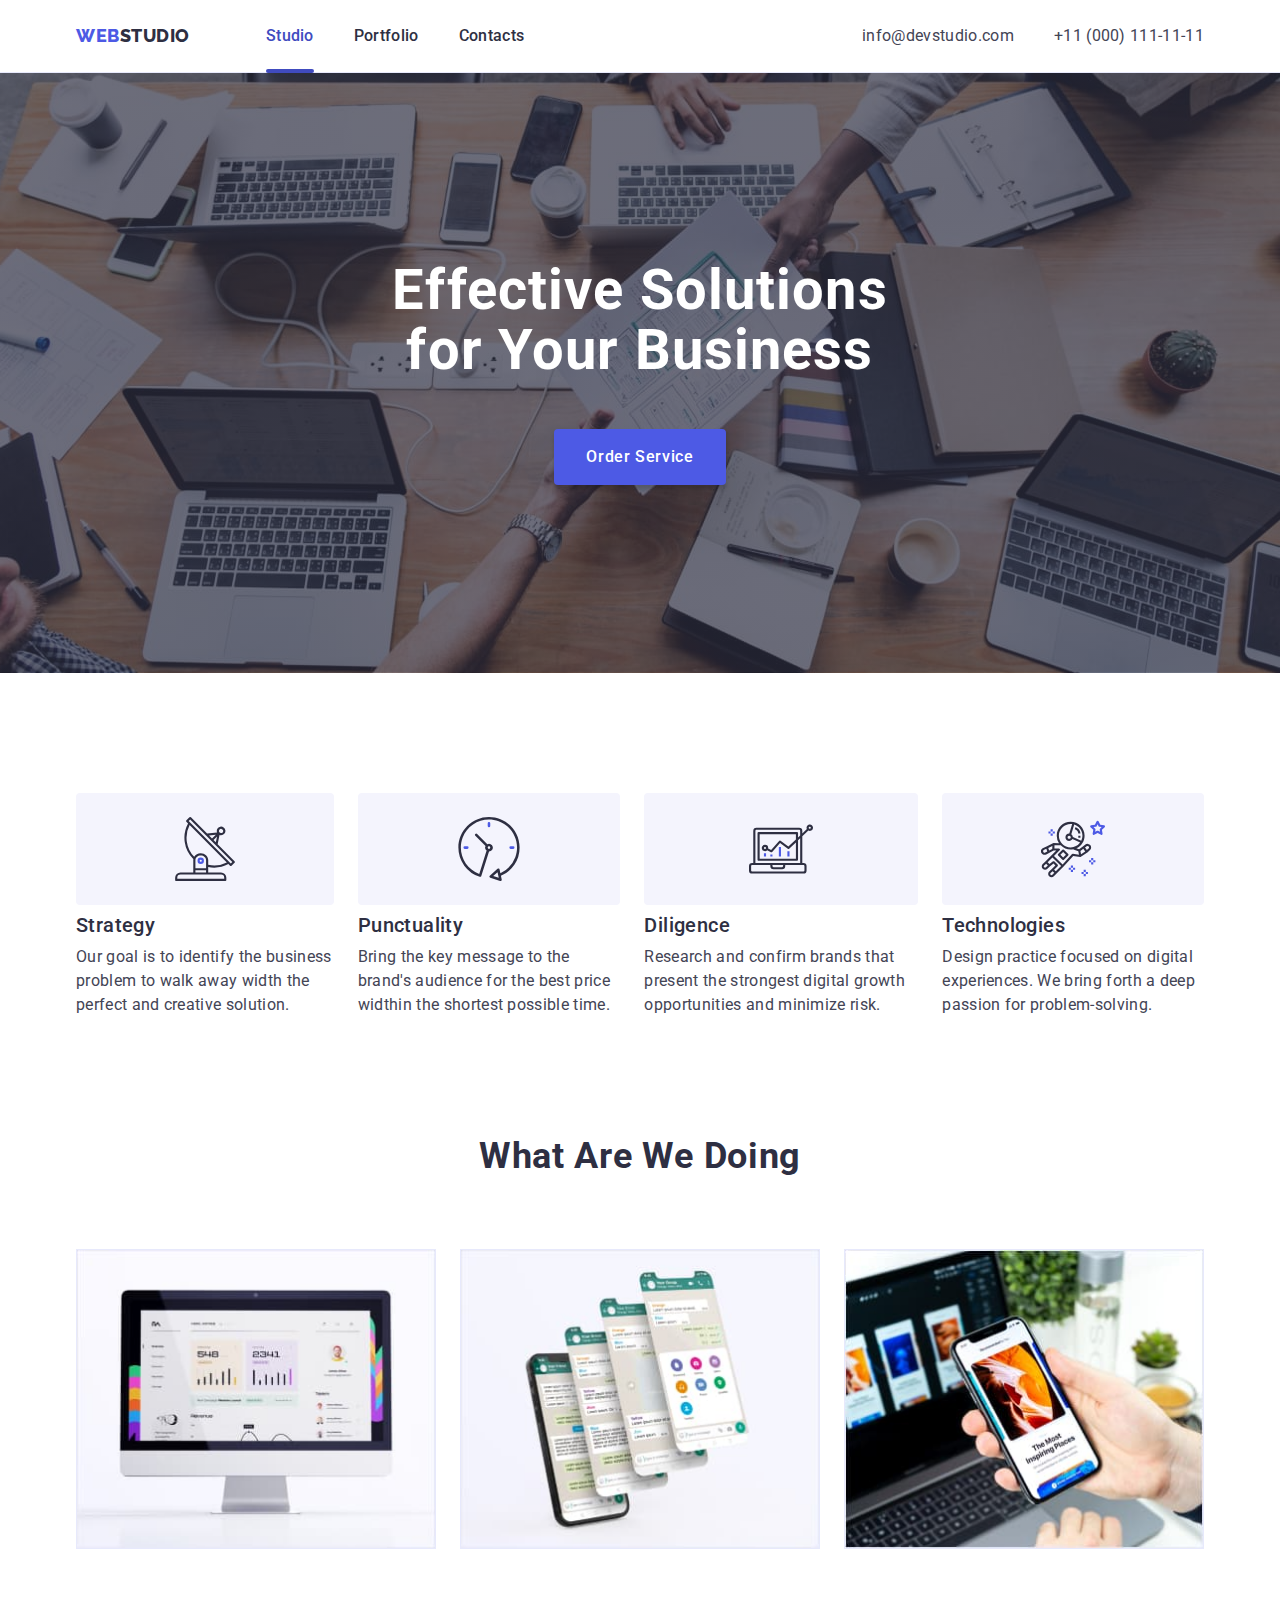
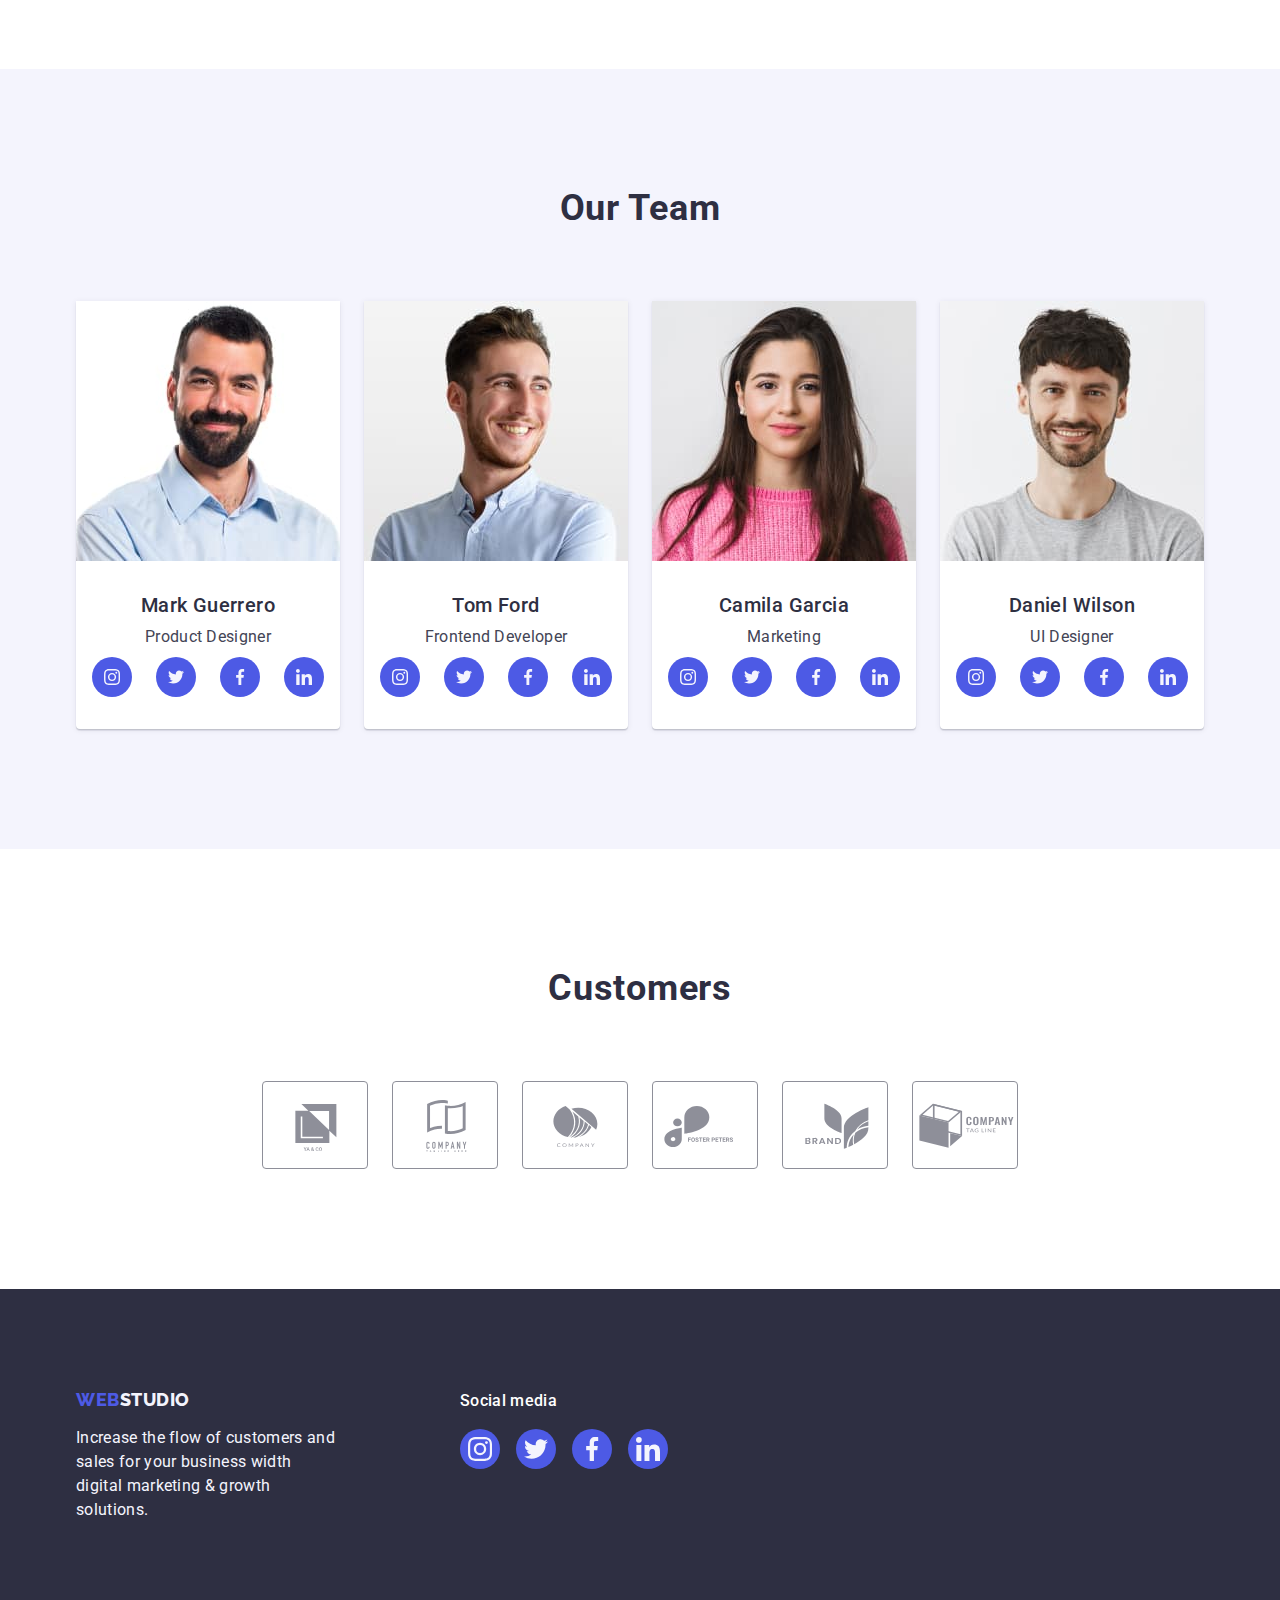
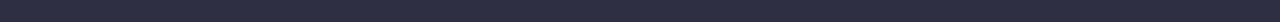
==== index.html @ 42a06e36 "Initial commit" ====
<!DOCTYPE html>
<html lang="en">
  <head>
    <meta charset="UTF-8" />
    <meta http-equiv="X-UA-Compatible" content="IE=edge" />
    <meta name="viewport" content="width=device-width, initial-scale=1.0" />
    <title>Web Studio</title>
    <!-- Links to fonts  -->
    <link rel="preconnect" href="https://fonts.googleapis.com" />
    <link rel="preconnect" href="https://fonts.gstatic.com" crossorigin />
    <link
      href="https://fonts.googleapis.com/css2?family=Raleway:wght@800&family=Roboto:wght@400;500;700&display=swap"
      rel="stylesheet"
    />
    <!-- Link to normalize  -->
    <link
      rel="stylesheet"
      href="https://cdn.jsdelivr.net/npm/modern-normalize@1.1.0/modern-normalize.min.css"
    />
    <!-- Link to css  -->
    <link rel="stylesheet" href="./css/styles.css" />
  </head>

  <body>
    <!-- Header  -->
    <header class="header">
      <div class="header-container container">
        <nav class="header-nav">
          <a class="logo header-logo link" href="./index.html"
            >Web<span class="logo-studio">Studio</span></a
          >
          <ul class="nav-list list">
            <li class="nav-list-item">
              <a class="nav-link link active" href="./index.html">Studio</a>
            </li>
            <li class="nav-list-item">
              <a class="nav-link link" href="./portfolio.html">Portfolio</a>
            </li>
            <li class="nav-list-item">
              <a class="nav-link link" href="">Contacts</a>
            </li>
          </ul>
        </nav>
        <address class="contacts">
          <ul class="contacts-list list">
            <li class="contact-item">
              <a class="contacts-item-link link" href="mailto:info@devstudio.com">
                info@devstudio.com
              </a>
            </li>
            <li class="contact-item">
              <a class="contacts-item-link link" href="tel:+110001111111">+11 (000) 111-11-11</a>
            </li>
          </ul>
        </address>
      </div>
    </header>
    <!-- Main  -->
    <main>
      <!-- Hero section  -->
      <section class="hero section">
        <div class="hero-container container">
          <h1 class="hero-title">Effective Solutions for Your Business</h1>
          <button class="btn-order" type="button" data-modal-open>Order Service</button>
        </div>
      </section>
      <!-- Features section -->
      <section class="features section">
        <div class="features-container container">
          <h2 class="visually-hidden">Features</h2>
          <ul class="features-list list">
            <li class="features-list-item">
              <div class="icon-container">
                <svg class="features-icon" width="64" height="64">
                  <use href="./images/icons.svg#antenna"></use>
                </svg>
              </div>
              <h3 class="features-list-title title">Strategy</h3>
              <p class="features-list-subtitle">
                Our goal is to identify the business problem to walk away width the perfect and
                creative solution.
              </p>
            </li>
            <li class="features-list-item">
              <div class="icon-container">
                <svg class="features-icon" width="64" height="64">
                  <use href="./images/icons.svg#clock"></use>
                </svg>
              </div>
              <h3 class="features-list-title title">Punctuality</h3>
              <p class="features-list-subtitle">
                Bring the key message to the brand's audience for the best price widthin the
                shortest possible time.
              </p>
            </li>
            <li class="features-list-item">
              <div class="icon-container">
                <svg class="features-icon" width="64" height="64">
                  <use href="./images/icons.svg#diagram"></use>
                </svg>
              </div>
              <h3 class="features-list-title title">Diligence</h3>
              <p class="features-list-subtitle">
                Research and confirm brands that present the strongest digital growth opportunities
                and minimize risk.
              </p>
            </li>
            <li class="features-list-item">
              <div class="icon-container">
                <svg class="features-icon" width="64" height="64">
                  <use href="./images/icons.svg#astronaut"></use>
                </svg>
              </div>
              <h3 class="features-list-title title">Technologies</h3>
              <p class="features-list-subtitle">
                Design practice focused on digital experiences. We bring forth a deep passion for
                problem-solving.
              </p>
            </li>
          </ul>
        </div>
      </section>
      <!-- What Are We Doing Section -->
      <section class="overview-section section">
        <div class="overview-container container">
          <h2 class="overview-title section-title">What are we doing</h2>
          <ul class="list-overview list">
            <li class="list-overview-item">
              <img
                class="list-overview-img"
                src="./images/what-are-we-doing/img-1.jpg"
                alt="Data Analytics"
                width="360"
                height="300"
              />
            </li>
            <li class="list-overview-item">
              <img
                class="list-overview-img"
                src="./images/what-are-we-doing/img-2.jpg"
                alt="Mobile Data"
                width="360"
                height="300"
              />
            </li>
            <li class="list-overview-item">
              <img
                class="list-overview-img"
                src="./images/what-are-we-doing/img-3.jpg"
                alt="PC image"
                width="360"
                height="300"
              />
            </li>
          </ul>
        </div>
      </section>
      <!-- Our Team section -->
      <section class="team-section section">
        <div class="team-container container">
          <h2 class="team-title section-title">Our Team</h2>
          <ul class="team-list list">
            <li class="team-list-item">
              <img
                class="team-img"
                src="./images/our-team/mark-guerrero.jpg"
                alt="Mark Guerrero"
                width="264"
                height="260"
              />
              <div class="team-item-container">
                <h3 class="employee-title title">Mark Guerrero</h3>
                <p class="employee-subtitle subtitle">Product Designer</p>
                <ul class="socials-list list">
                  <li class="socials-item">
                    <a
                      class="socials-link link"
                      href=""
                      target="_blank"
                      rel="noopener noreferrer"
                      aria-label="Instagram icon"
                    >
                      <svg class="socials-icon" width="16" height="16">
                        <use href="./images/icons.svg#instagram"></use>
                      </svg>
                    </a>
                  </li>
                  <li class="socials-item">
                    <a
                      class="socials-link link"
                      href=""
                      target="_blank"
                      rel="noopener noreferrer"
                      aria-label="Twitter icon"
                    >
                      <svg class="socials-icon" width="16" height="16">
                        <use href="./images/icons.svg#twitter"></use>
                      </svg>
                    </a>
                  </li>
                  <li class="socials-item">
                    <a
                      class="socials-link link"
                      href=""
                      target="_blank"
                      rel="noopener noreferrer"
                      aria-label="Facebook icon"
                    >
                      <svg class="socials-icon" width="16" height="16">
                        <use href="./images/icons.svg#facebook"></use>
                      </svg>
                    </a>
                  </li>
                  <li class="socials-item">
                    <a
                      class="socials-link link"
                      href=""
                      target="_blank"
                      rel="noopener noreferrer"
                      aria-label="Linkedin icon"
                    >
                      <svg class="socials-icon" width="16" height="16">
                        <use href="./images/icons.svg#linkedin"></use>
                      </svg>
                    </a>
                  </li>
                </ul>
              </div>
            </li>
            <li class="team-list-item">
              <img
                class="team-img"
                src="./images/our-team/tom-ford.jpg"
                alt="Tom Ford"
                width="264"
                height="260"
              />
              <div class="team-item-container">
                <h3 class="employee-title title">Tom Ford</h3>
                <p class="employee-subtitle subtitle">Frontend Developer</p>
                <ul class="socials-list list">
                  <li class="socials-item">
                    <a
                      class="socials-link link"
                      href=""
                      target="_blank"
                      rel="noopener noreferrer"
                      aria-label="Instagram icon"
                    >
                      <svg class="socials-icon" width="16" height="16">
                        <use href="./images/icons.svg#instagram"></use>
                      </svg>
                    </a>
                  </li>
                  <li class="socials-item">
                    <a
                      class="socials-link link"
                      href=""
                      target="_blank"
                      rel="noopener noreferrer"
                      aria-label="Twitter icon"
                    >
                      <svg class="socials-icon" width="16" height="16">
                        <use href="./images/icons.svg#twitter"></use>
                      </svg>
                    </a>
                  </li>
                  <li class="socials-item">
                    <a
                      class="socials-link link"
                      href=""
                      target="_blank"
                      rel="noopener noreferrer"
                      aria-label="Facebook icon"
                    >
                      <svg class="socials-icon" width="16" height="16">
                        <use href="./images/icons.svg#facebook"></use>
                      </svg>
                    </a>
                  </li>
                  <li class="socials-item">
                    <a
                      class="socials-link link"
                      href=""
                      target="_blank"
                      rel="noopener noreferrer"
                      aria-label="Linkedin icon"
                    >
                      <svg class="socials-icon" width="16" height="16">
                        <use href="./images/icons.svg#linkedin"></use>
                      </svg>
                    </a>
                  </li>
                </ul>
              </div>
            </li>
            <li class="team-list-item">
              <img
                class="team-img"
                src="./images/our-team/camila-garcia.jpg"
                alt="Camila Garcia"
                width="264"
                height="260"
              />
              <div class="team-item-container">
                <h3 class="employee-title title">Camila Garcia</h3>
                <p class="employee-subtitle subtitle">Marketing</p>
                <ul class="socials-list list">
                  <li class="socials-item">
                    <a
                      class="socials-link link"
                      href=""
                      target="_blank"
                      rel="noopener noreferrer"
                      aria-label="Instagram icon"
                    >
                      <svg class="socials-icon" width="16" height="16">
                        <use href="./images/icons.svg#instagram"></use>
                      </svg>
                    </a>
                  </li>
                  <li class="socials-item">
                    <a
                      class="socials-link link"
                      href=""
                      target="_blank"
                      rel="noopener noreferrer"
                      aria-label="Twitter icon"
                    >
                      <svg class="socials-icon" width="16" height="16">
                        <use href="./images/icons.svg#twitter"></use>
                      </svg>
                    </a>
                  </li>
                  <li class="socials-item">
                    <a
                      class="socials-link link"
                      href=""
                      target="_blank"
                      rel="noopener noreferrer"
                      aria-label="Facebook icon"
                    >
                      <svg class="socials-icon" width="16" height="16">
                        <use href="./images/icons.svg#facebook"></use>
                      </svg>
                    </a>
                  </li>
                  <li class="socials-item">
                    <a
                      class="socials-link link"
                      href=""
                      target="_blank"
                      rel="noopener noreferrer"
                      aria-label="Linkedin icon"
                    >
                      <svg class="socials-icon" width="16" height="16">
                        <use href="./images/icons.svg#linkedin"></use>
                      </svg>
                    </a>
                  </li>
                </ul>
              </div>
            </li>
            <li class="team-list-item">
              <img
                class="team-img"
                src="./images/our-team/daniel-wilson.jpg"
                alt="Daniel Wilson"
                width="264"
                height="260"
              />
              <div class="team-item-container">
                <h3 class="employee-title title">Daniel Wilson</h3>
                <p class="employee-subtitle subtitle">UI Designer</p>
                <ul class="socials-list list">
                  <li class="socials-item list">
                    <a
                      class="socials-link link"
                      href=""
                      target="_blank"
                      rel="noopener noreferrer"
                      aria-label="Instagram icon"
                    >
                      <svg class="socials-icon" width="16" height="16">
                        <use href="./images/icons.svg#instagram"></use>
                      </svg>
                    </a>
                  </li>
                  <li class="socials-item list">
                    <a
                      class="socials-link link"
                      href=""
                      target="_blank"
                      rel="noopener noreferrer"
                      aria-label="Twitter icon"
                    >
                      <svg class="socials-icon" width="16" height="16">
                        <use href="./images/icons.svg#twitter"></use>
                      </svg>
                    </a>
                  </li>
                  <li class="socials-item list">
                    <a
                      class="socials-link link"
                      href=""
                      target="_blank"
                      rel="noopener noreferrer"
                      aria-label="Facebook icon"
                    >
                      <svg class="socials-icon" width="16" height="16">
                        <use href="./images/icons.svg#facebook"></use>
                      </svg>
                    </a>
                  </li>
                  <li class="socials-item list">
                    <a
                      class="socials-link link"
                      href=""
                      target="_blank"
                      rel="noopener noreferrer"
                      aria-label="Linkedin icon"
                    >
                      <svg class="socials-icon" width="16" height="16">
                        <use href="./images/icons.svg#linkedin"></use>
                      </svg>
                    </a>
                  </li>
                </ul>
              </div>
            </li>
          </ul>
        </div>
      </section>
      <!-- Customers Section -->
      <section class="customers-section section">
        <div class="customers-container container">
          <h2 class="customers-title section-title">Customers</h2>
          <ul class="customers-list list">
            <li class="customers-list-item">
              <a
                class="customers-list-link link"
                href=""
                target="_blank"
                rel="noopener noreferrer"
                aria-label="Instagram icon"
              >
                <svg class="customers-icon" width="104" height="56">
                  <use href="./images/icons.svg#logo-1"></use>
                </svg>
              </a>
            </li>

            <li class="customers-list-item">
              <a
                class="customers-list-link link"
                href=""
                target="_blank"
                rel="noopener noreferrer"
                aria-label="Instagram icon"
              >
                <svg class="customers-icon" width="104" height="56">
                  <use href="./images/icons.svg#logo-2"></use>
                </svg>
              </a>
            </li>

            <li class="customers-list-item">
              <a
                class="customers-list-link link"
                href=""
                target="_blank"
                rel="noopener noreferrer"
                aria-label="Instagram icon"
              >
                <svg class="customers-icon" width="104" height="56">
                  <use href="./images/icons.svg#logo-3"></use>
                </svg>
              </a>
            </li>

            <li class="customers-list-item">
              <a
                class="customers-list-link link"
                href=""
                target="_blank"
                rel="noopener noreferrer"
                aria-label="Instagram icon"
              >
                <svg class="customers-icon" width="104" height="56">
                  <use href="./images/icons.svg#logo-4"></use>
                </svg>
              </a>
            </li>

            <li class="customers-list-item">
              <a
                class="customers-list-link link"
                href=""
                target="_blank"
                rel="noopener noreferrer"
                aria-label="Instagram icon"
              >
                <svg class="customers-icon" width="104" height="56">
                  <use href="./images/icons.svg#logo-5"></use>
                </svg>
              </a>
            </li>

            <li class="customers-list-item">
              <a
                class="customers-list-link link"
                href=""
                target="_blank"
                rel="noopener noreferrer"
                aria-label="Instagram icon"
              >
                <svg class="customers-icon" width="104" height="56">
                  <use href="./images/icons.svg#logo-6"></use>
                </svg>
              </a>
            </li>
          </ul>
        </div>
      </section>
    </main>
    <!-- Footer section  -->
    <footer class="footer">
      <!-- Logo Section -->
      <div class="footer-container container">
        <div class="footer-thumb footer-thumb-position">
          <a class="logo logo-footer link" href="./index.html"
            >Web<span class="studio-footer">Studio</span></a
          >
          <p class="footer-subtitle subtitle">
            Increase the flow of customers and sales for your business width digital marketing &
            growth solutions.
          </p>
        </div>
        <!-- Social Media Section -->
        <div class="social-media-container">
          <p class="social-media-title">Social media</p>
          <ul class="socials-footer-list list">
            <li class="socials-footer-item item">
              <a
                class="socials-footer-link link"
                href=""
                target="_blank"
                rel="noopener noreferrer"
                aria-label="Instagram icon"
              >
                <svg class="socials-footer-icon" width="24" height="24">
                  <use href="./images/icons.svg#instagram"></use>
                </svg>
              </a>
            </li>

            <li class="socials-footer-item item">
              <a
                class="socials-footer-link link"
                href=""
                target="_blank"
                rel="noopener noreferrer"
                aria-label="Twitter icon"
              >
                <svg class="socials-footer-icon" width="24" height="24">
                  <use href="./images/icons.svg#twitter"></use>
                </svg>
              </a>
            </li>

            <li class="socials-footer-item item">
              <a
                class="socials-footer-link link"
                href=""
                target="_blank"
                rel="noopener noreferrer"
                aria-label="Facebook icon"
              >
                <svg class="socials-footer-icon" width="24" height="24">
                  <use href="./images/icons.svg#facebook"></use>
                </svg>
              </a>
            </li>

            <li class="socials-footer-item item">
              <a
                class="socials-footer-link link"
                href=""
                target="_blank"
                rel="noopener noreferrer"
                aria-label="Linkedin icon"
              >
                <svg class="socials-footer-icon" width="24" height="24">
                  <use href="./images/icons.svg#linkedin"></use>
                </svg>
              </a>
            </li>
          </ul>
        </div>
      </div>
    </footer>
    <!-- Modal Window -->
    <div class="backdrop is-hidden" data-modal>
      <div class="modal">
        <button class="modal-close-btn" type="button" data-modal-close>
          <svg class="modal-close-icon" width="8" height="8">
            <use href="./images/icons.svg#close-cross"></use>
          </svg>
        </button>
      </div>
    </div>
    <script src="./js/modal.js"></script>
  </body>
</html>
---- css/styles.css ----
/*
  |========================
  | Basic settings 
  |========================
*/

:root {
  /* Colors */
  --primary-brand: #4d5ae5; /*Iris clr*/ /*CTAs focused/active states, links*/
  --pressed-state: #404bbf; /*Ocean clr*/ /*CTAs*/
  --grey-bg: #2e2f42; /*Navy Blue clr*/ /*overlays, shadows, headings*/ /*Hero image background*/
  --valid-clr: #31d0aa; /*Green clr*/ /*Valid fields, Success messages*/
  --text-clr: #434455;
  --color-light-slate: #8e8f99; /*Helper text, Deemphasized text*/
  --color-cornflower: #e7e9fc; /*Accent color, Hairlines, Subtle backgrounds*/
  --color-cloud: #f4f4fd; /*Light mode backgrounds, Light mode Dialogs/alerts*/
  /* Fonts */
  --primary-font: 'Roboto', sans-serif;
  --secondary-font: 'Raleway', sans-serif;
  /* Backgrounds */
  --white-bg: #ffffff; /*White*/ /*Header, team card background*/
  --dairy-bg: #fcfcfc; /*Dairy*/ /*Modal background*/
  /* Shadow */
  --header-shadow: 0px 2px 1px rgba(46, 47, 66, 0.08), 0px 1px 1px rgba(46, 47, 66, 0.16),
    0px 1px 6px rgba(46, 47, 66, 0.08);
  --btn-order-shadow: 0px 4px 4px rgba(0, 0, 0, 0.15);
  --team-card-shadow: 0px 1px 6px rgba(46, 47, 66, 0.08), 0px 1px 1px rgba(46, 47, 66, 0.16),
    0px 2px 1px rgba(46, 47, 66, 0.08);
  --filter-shadow: 0px 3px 1px rgba(0, 0, 0, 0.1), 0px 2px 1px rgba(0, 0, 0, 0.08),
    0px 2px 2px rgba(0, 0, 0, 0.12);
  --project-shadow: 0px 1px 6px rgba(46, 47, 66, 0.08), 0px 1px 1px rgba(46, 47, 66, 0.16),
    0px 2px 1px rgba(46, 47, 66, 0.08);
  --bg-gradient: rgba(46, 47, 66, 0.7);
  /* Other */
  --header-idx: 10;
  --mdl-idx: 100;
  --anim-main: 250ms cubic-bezier(0.4, 0, 0.2, 1);
}

/* Reset */
h1,
h2,
h3,
h4,
h5,
h6,
p,
ul {
  margin: 0;
  padding: 0;
}

.list {
  list-style: none;
}

.link {
  text-decoration: none;
}

.visually-hidden {
  position: absolute;
  width: 1px;
  height: 1px;
  margin: -1px;
  border: 0;
  padding: 0;
  white-space: nowrap;
  clip-path: inset(100%);
  clip: rect(0 0 0 0);
  overflow: hidden;
}

.title {
  font-weight: 500;
  font-size: 20px;
  line-height: 1.2;
  letter-spacing: 0.02em;
  color: var(--grey-bg);
}

.section-title {
  margin-bottom: 72px;
  font-size: 36px;
  line-height: 1.11;
  letter-spacing: 0.02em;
  text-align: center;
  text-transform: capitalize;
  color: var(--grey-bg);
}

body {
  font-family: var(--primary-font);
  font-weight: 400;
  font-size: 16px;
  line-height: 1.5;
  letter-spacing: 0.02em;
  color: var(--text-clr);
  background-color: var(--white-bg);
}

.container {
  max-width: 1158px;
  padding-left: 15px;
  padding-right: 15px;
  margin: 0 auto;
}

.section {
  padding-top: 120px;
  padding-bottom: 120px;
}

.features-list,
.list-overview,
.team-list,
.socials-list,
.portfolio-btn-list,
.customers-list {
  display: flex;
  gap: 24px;
  justify-content: center;
  align-items: center;
}

.contacts-list,
.nav-list {
  display: flex;
  gap: 40px;
}

.list-overview-img,
.team-img,
.projects-img {
  display: block;
  max-width: 100%;
  height: auto;
}

/**
  |============================
  | Header Section
  |============================
*/

.header {
  z-index: var(--header-idx);
  /* position: fixed;
  width: 100%;
  top: 0; */
  border-bottom: 1px solid var(--color-cornflower);
  box-shadow: var(--header-shadow);
}

.header-container,
.header-nav {
  display: flex;
  align-items: center;
}

.logo {
  font-family: var(--secondary-font);
  font-weight: 800;
  font-size: 18px;
  line-height: 1.17;
  letter-spacing: 0.03em;
  text-transform: uppercase;
  color: var(--primary-brand);
}

.header-logo {
  margin-right: 76px;
}

.logo-studio {
  color: var(--grey-bg);
}

.nav-list-item {
}

.nav-link {
  position: relative;
  display: block;
  padding: 24px 0;
  font-weight: 500;
  color: var(--grey-bg);
  transition-property: color;
  transition-duration: 250ms;
  transition-timing-function: cubic-bezier(0.4, 0, 0.2, 1);
  /* transition: color var(--anim-main); */
}

.nav-link::after {
  content: '';
  display: block;
  position: absolute;
  bottom: -1px;
  left: 0;
  width: 100%;
  height: 4px;
  /* margin-top: 20px; */
  border-radius: 2px;
}

.nav-link.active {
  color: var(--pressed-state);
}

.nav-link.active::after {
  background-color: var(--pressed-state);
}

.contacts {
  margin-left: auto;

  font-style: normal;
}
.contacts-item-link {
  display: block;
  padding: 24px 0;
  color: inherit;

  transition-property: color;
  transition-duration: 250ms;
  transition-timing-function: cubic-bezier(0.4, 0, 0.2, 1);
  /* transition: color var(--anim-main); */
}
.nav-link:hover,
.nav-link:focus,
.contacts-item-link:hover,
.contacts-item-link:focus {
  color: var(--pressed-state);
}

/**
  |============================
  | Hero Section
  |============================
*/

.hero {
  background-color: var(--grey-bg);
  max-width: 1440px;
  margin-left: auto;
  margin-right: auto;
  background-image: linear-gradient(var(--bg-gradient), var(--bg-gradient)),
    url('../images/hero-section/people-office.jpg');
  background-repeat: no-repeat;
  background-position: center;
  background-size: cover;
}

.hero-title {
  text-align: center;
  margin-right: auto;
  margin-left: auto;
  margin-bottom: 48px;
  max-width: 496px;
  font-size: 56px;
  line-height: 1.07;
  letter-spacing: 0.02em;
  color: var(--white-bg);
}

.btn-order {
  display: block;
  min-width: 169px;
  margin-left: auto;
  margin-right: auto;
  padding: 16px 32px;
  box-shadow: var(--btn-order-shadow);
  border-radius: 4px;
  border: none;
  font-family: inherit;
  font-weight: 500;
  font-size: 16px;
  line-height: 1.5;
  letter-spacing: 0.04em;
  cursor: pointer;
  color: var(--white-bg);
  background-color: var(--primary-brand);

  transition-property: background-color;
  transition-duration: 250ms;
  transition-timing-function: cubic-bezier(0.4, 0, 0.2, 1);
  /* transition: background-color var(--anim-main); */
}

.btn-order:hover,
.btn-order:focus {
  background-color: var(--pressed-state);
  border: none;
}

.hero.section {
  padding-top: 188px;
  padding-bottom: 188px;
}

/**
  |============================
  | Features Section
  |============================
*/

.features-list-item {
  width: calc((100%-72px) / 4);
}
.icon-container {
  display: flex;
  justify-content: center;
  align-items: center;
  height: 112px;
  margin-bottom: 8px;
  background: var(--color-cloud);
  border-radius: 4px;
}

.features-icon {
  object-fit: cover;
}
.features-list-title {
  margin-bottom: 8px;
}

/**
  |============================
  | Team Section
  |============================
*/

.overview-section.section {
  padding-top: 0;
}
.list-overview-item {
  width: calc((100%-48px) / 3);
  border: 1px solid var(--color-cornflower);
}

/**
  |============================
  | Team Section
  |============================
*/

.team-section {
  background-color: var(--color-cloud);
}
.team-list-item {
  width: calc((100%-72px) / 4);
  box-shadow: var(--team-card-shadow);
  border-radius: 0px 0px 4px 4px;
  background-color: var(--white-bg);
}
.team-item-container {
  padding: 32px 0;
  text-align: center;
  border-radius: 0px 0px 4px 4px;
}
.employee-title,
.employee-subtitle {
  margin-bottom: 8px;
}
.socials-item {
  width: 40px;
  height: 40px;
}
.socials-link {
  display: flex;
  justify-content: center;
  align-items: center;
  height: 100%;
  width: 100%;
  background-color: var(--primary-brand);
  color: var(--color-cloud);
  border-radius: 50%;

  transition-property: background-color;
  transition-duration: 250ms;
  transition-timing-function: cubic-bezier(0.4, 0, 0.2, 1);
  /* transition: background-color var(--anim-main); */
}
.socials-link:hover,
.socials-link:focus {
  background-color: var(--pressed-state);
}
.socials-icon {
  fill: currentColor;
  object-fit: cover;
}

/**
  |============================
  | Customers
  |============================
*/

.customers-title {
  line-height: 1.1;
}
.customers-list-item {
  width: calc((100%-24px * 5) / 6);
  height: 88px;
}
.customers-list-link {
  display: flex;
  justify-content: center;
  align-items: center;
  height: 100%;
  width: 100%;
  color: var(--color-light-slate);
  border: 1px solid var(--color-light-slate);
  border-radius: 4px;
  transition-property: border-color, color;
  transition-duration: 250ms, 250ms;
  transition-timing-function: cubic-bezier(0.4, 0, 0.2, 1), cubic-bezier(0.4, 0, 0.2, 1);
  /* transition: border-color var(--anim-main), color var(--anim-main); */
}

.customers-list-link:hover,
.customers-list-link:focus {
  color: var(--pressed-state);
  border-color: var(--pressed-state);
}

.customers-icon {
  fill: currentColor;
  object-fit: cover;
}

/**
  |============================
  | Footer Section
  |============================
*/

.footer {
  padding-top: 100px;
  padding-bottom: 100px;
  background-color: var(--grey-bg);
  color: var(--color-cloud);
}

.footer-container {
  display: flex;
  align-items: baseline;
}

.studio-footer {
  color: var(--color-cloud);
}

.logo-footer {
  display: inline-block;
  margin-bottom: 16px;
}

.footer-subtitle {
  max-width: 264px;
}

.footer-thumb-position {
  margin-right: 120px;
}

.social-media-title {
  margin-bottom: 16px;
  font-weight: 500;
  font-size: 16px;
  line-height: 1.5;
  letter-spacing: 0.02em;
  color: var(--white-bg);
}

.socials-footer-list {
  display: flex;
  gap: 16px;
}
.socials-footer-item {
  width: 40px;
  height: 40px;
}
.socials-footer-link {
  display: flex;
  justify-content: center;
  align-items: center;
  height: 100%;
  width: 100%;
  background-color: var(--primary-brand);
  color: var(--color-cloud);
  border-radius: 50%;

  transition-property: background-color;
  transition-duration: 250ms;
  transition-timing-function: cubic-bezier(0.4, 0, 0.2, 1);
  /* transition: background-color var(--anim-main); */
}
.socials-footer-link:hover,
.socials-footer-link:focus {
  background-color: var(--valid-clr);
}
.socials-footer-icon {
  fill: currentColor;
  object-fit: cover;
}

/**
  |============================
  | Portfolio Page
  |============================
*/

.portfolio-section.section {
  padding-top: 96px;
}

/**
  |============================
  | Filter Section (Portfolio Page)
  |============================
*/

.btn-filter {
  padding: 12px 24px;
  font-family: inherit;
  font-weight: 500;
  font-size: 16px;
  line-height: 1.5;
  letter-spacing: 0.04em;
  cursor: pointer;
  color: var(--primary-brand);
  background: var(--color-cloud);
  border: 1px solid var(--color-cornflower);
  border-radius: 4px;

  transition-property: color, background-color, border-color, box-shadow;
  transition-duration: 250ms;
  transition-timing-function: cubic-bezier(0.4, 0, 0.2, 1);
  /* transition: color var(--anim-main), background-color var(--anim-main), border-color var(--anim-main), box-shadow var(--anim-main); */
}

.btn-filter:hover,
.btn-filter:focus {
  color: var(--white-bg);
  background-color: var(--pressed-state);
  border: 1px solid transparent;
  box-shadow: var(--filter-shadow);
}

.portfolio-btn-list {
  margin-bottom: 72px;
  justify-content: center;
}

/**
  |============================
  | Projects Section (Portfolio Page)
  |============================
*/

.projects-list {
  display: flex;
  flex-wrap: wrap;
  column-gap: 24px;
  row-gap: 48px;
}
.projects-list-item {
  max-width: calc((100%-48px) / 3);
}

.projects-list-item:hover {
}

.projects-link {
  display: block;
  transition-property: box-shadow;
  transition-duration: 250ms;
  transition-timing-function: cubic-bezier(0.4, 0, 0.2, 1);
  /* transition: box-shadow var(--anim-main); */
}

.projects-link:hover,
.projects-link:focus {
  box-shadow: var(--project-shadow);
}

/* Overlay */

.team-thumb {
  position: relative;
  overflow: hidden;
}

.projects-link:hover .overlay,
.projects-link:focus .overlay {
  transform: translateY(0%);
}

.overlay {
  position: absolute;
  top: 0;
  left: 0;
  /* padding-top: 40px;
  padding-bottom: 164px;
  padding-left: 32px;
  padding-right: 32px; */
  font-size: 16px;
  line-height: 1.5;
  color: var(--color-cloud);
  letter-spacing: 0.02em;
  padding: 40px 32px;
  background-color: var(--primary-brand);
  height: 100%;
  width: 100%;
  transform: translateY(100%);
  transition-property: transform;
  transition-duration: 250ms;
  transition-timing-function: cubic-bezier(0.4, 0, 0.2, 1);
  /* transition: transform var(--anim-main); */
}

.projects-card {
  padding: 32px 16px;
  border: 1px solid var(--color-cornflower);
  border-top: none;
}
.project-title {
  margin-bottom: 8px;
}

.project-subtitle {
  font-size: 16px;
  line-height: 1.5;
  letter-spacing: 0.02em;
  color: var(--text-clr);
}

/**
  |============================
  | Modal Window
  |============================
*/
.backdrop {
  background-color: rgba(46, 47, 66, 0.4);
  position: fixed;
  top: 0;
  left: 0;
  width: 100%;
  height: 100%;
  transition: opacity var(--anim-main), visibility var(--anim-main);
 }

 .is-hidden {
  visibility: hidden;
  opacity: 0;
  pointer-events: none;
 }

 .modal {
  position: absolute;
  top: 50%;
  left: 50%;
  transform: translateX(-50%) translateY(-50%);
  width: 408px;
  min-height: 576px;
  background-color: var(--dairy-bg);
  box-shadow: 0px 1px 1px rgba(0, 0, 0, 0.14), 0px 1px 3px rgba(0, 0, 0, 0.12), 0px 2px 1px rgba(0, 0, 0, 0.2);
  border-radius: 4px;
  transition: transform 250ms cubic-bezier(0.4, 0, 0.2, 1);
 }
 .modal-close-btn {
  background: var(--color-cornflower);
  border: 1px solid rgba(0, 0, 0, 0.1);
  border-radius: 50%;
  display: flex;
  justify-content: center;
  align-items: center;
  width: 24px;
  height: 24px;
  position: absolute;
  top: 24px;
  right: 24px;
  padding: 0;
  cursor: pointer;
  transition: background-color var(--anim-main), border var(--anim-main);
 }

 .modal-close-btn:hover,
 .modal-close-btn:focus {
  background-color: #404bbf;
  border: none;
  fill: #ffffff;
 }

 .modal-close-icon {
  transition: fill var(--anim-main);
 }

/**
    |!!!==PRACTICE ZONE==!!!
    | Роблю експеріменти з градієнтом
    |!!!==PRACTICE ZONE==!!!
  */

/* .overview-title {
  border: 20px dashed #fd1d1d;
  padding: 20px;
  background-clip: border-box;
  background-clip: padding-box; 
  background-clip: content-box; 
  background-clip: text;
  background-color: #833ab4;
  background-image: linear-gradient(to right, #fcb045, #fd1d1d, #833ab4);
  -webkit-background-clip: text;
  color: transparent;
} */
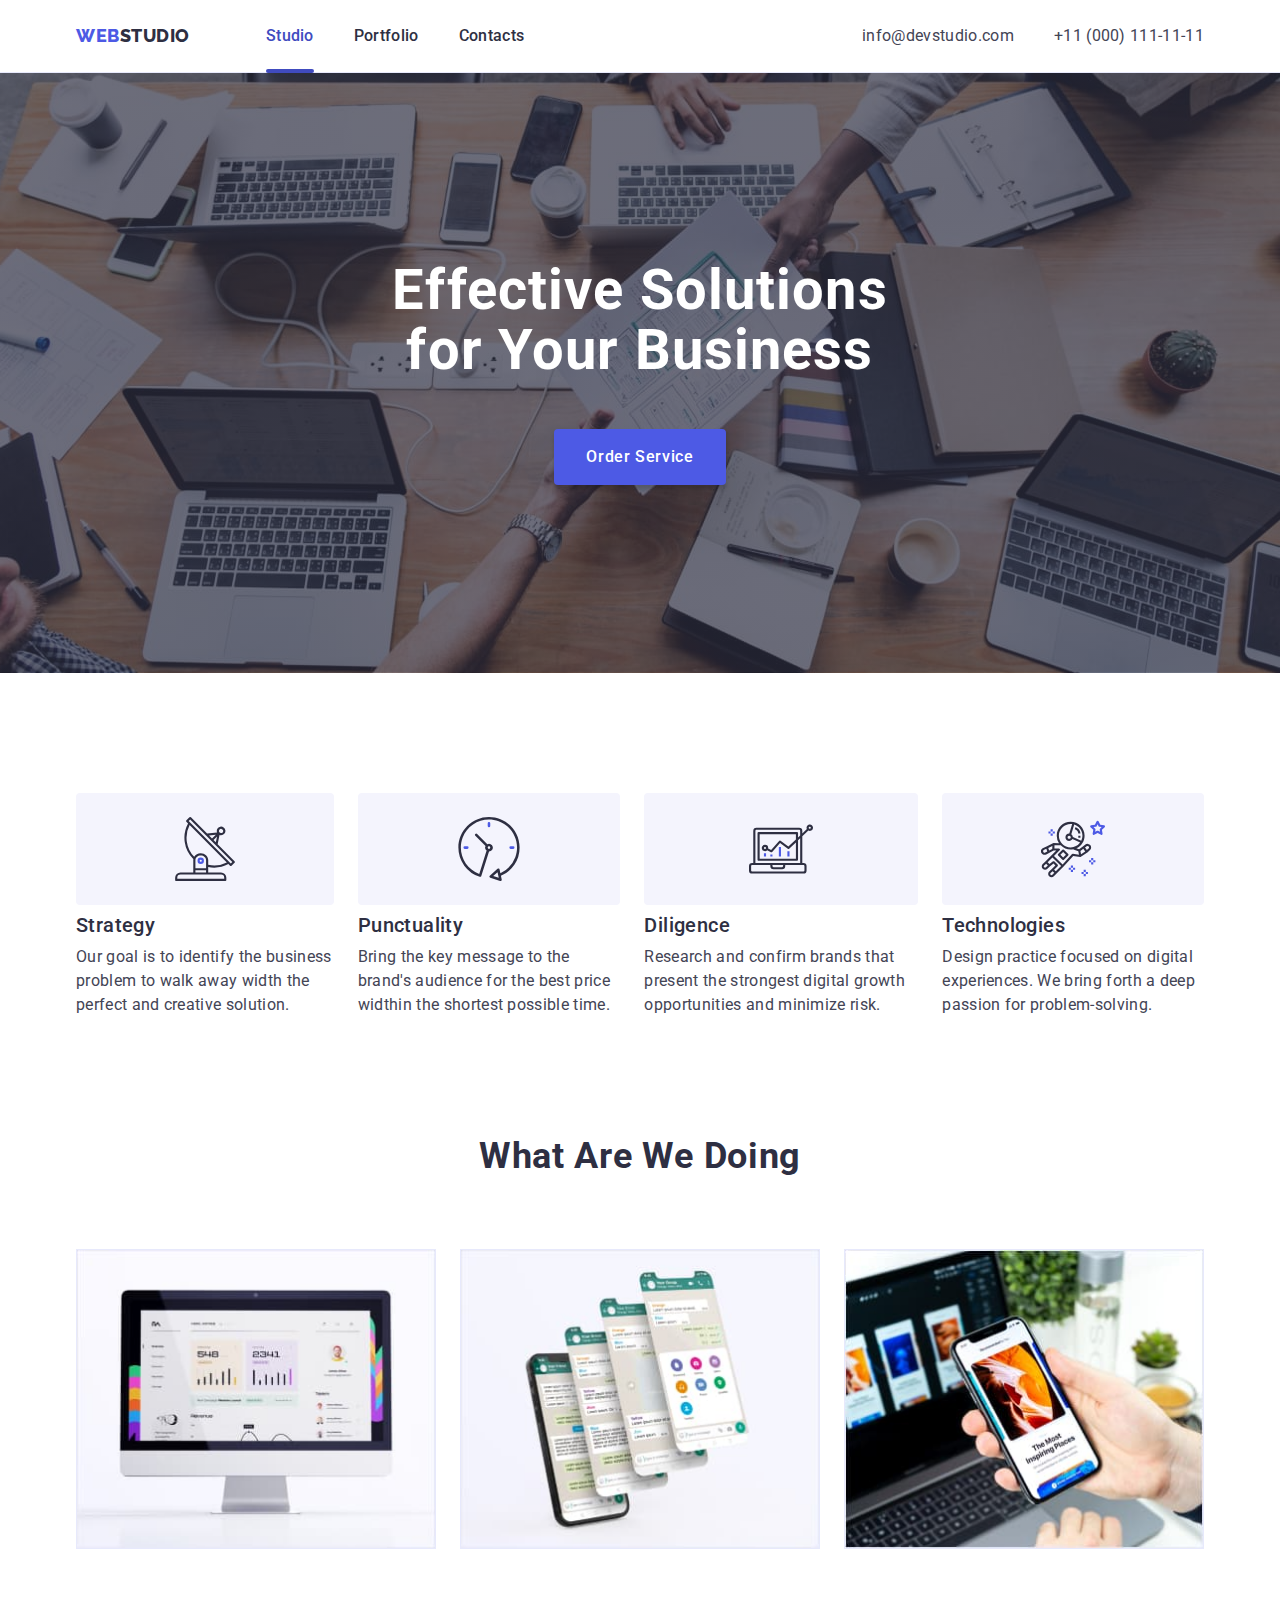
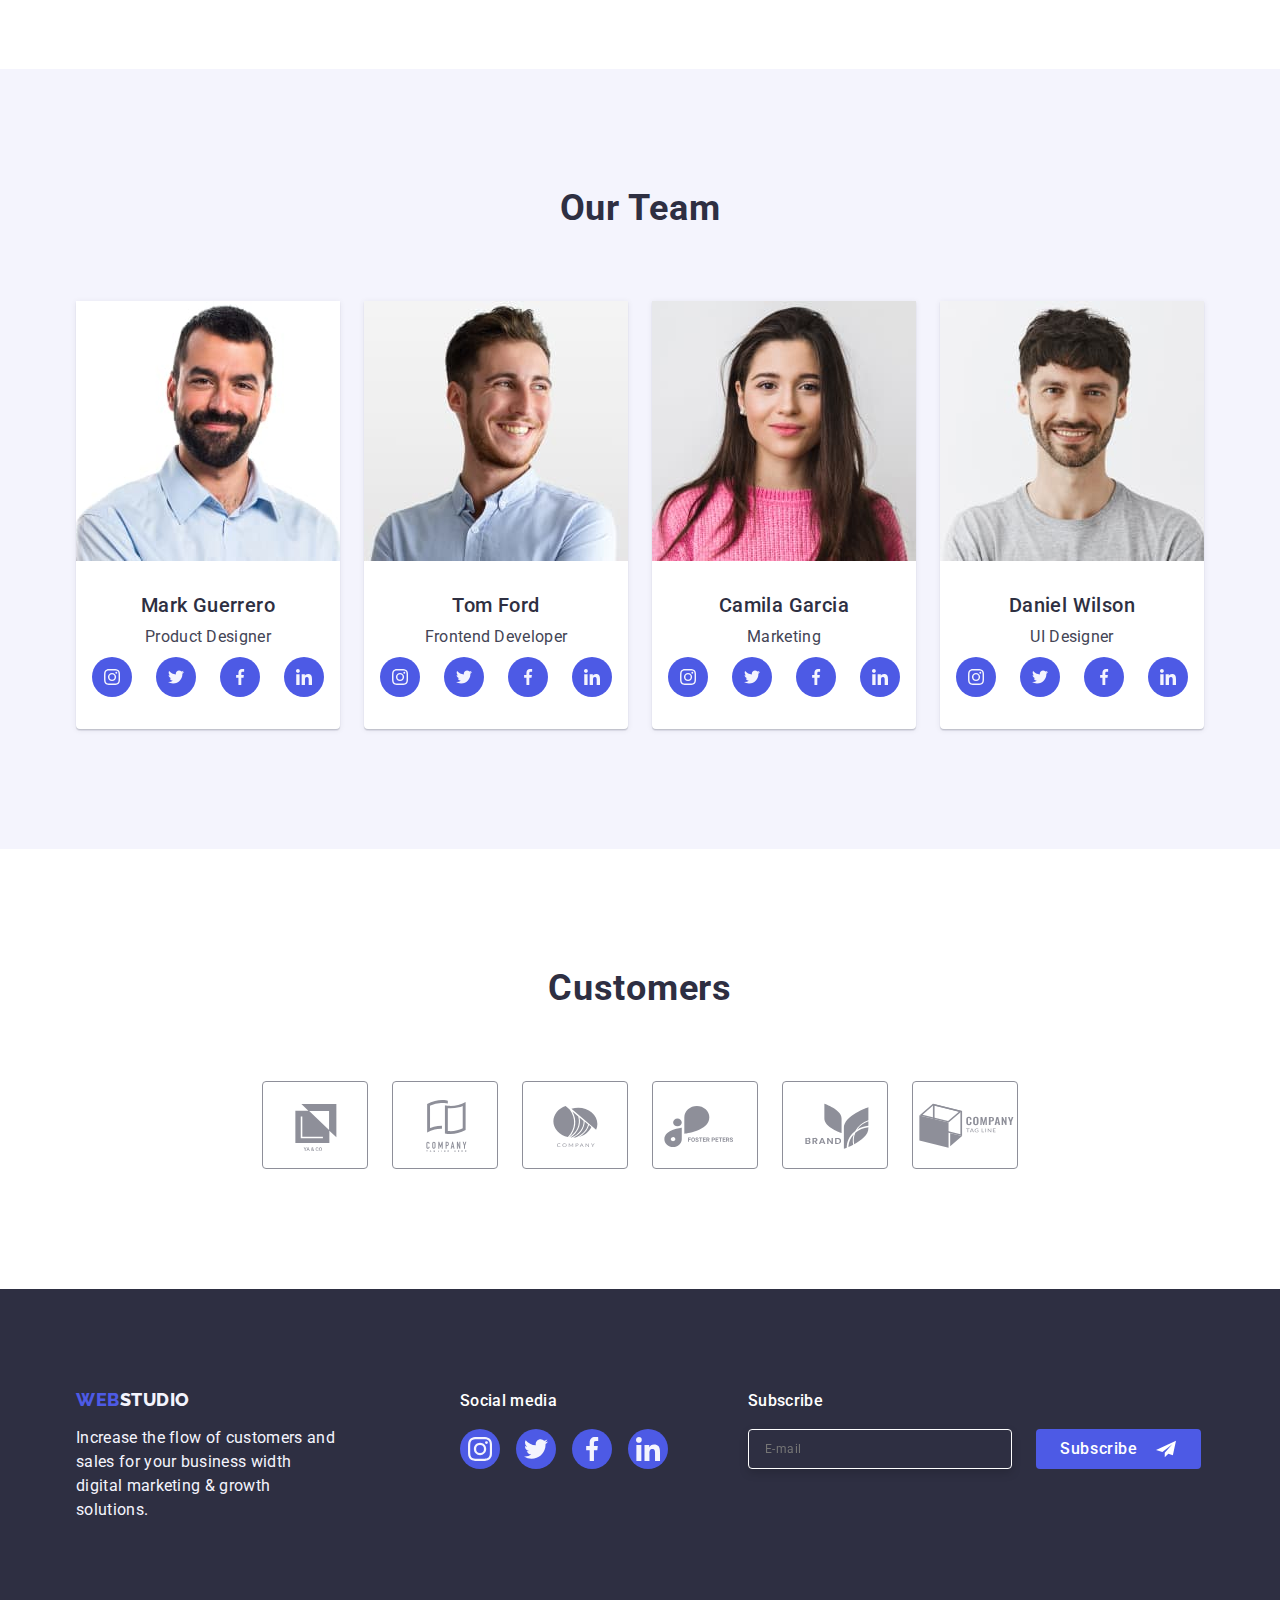
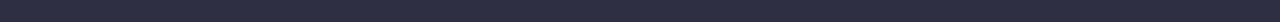
==== commit 94b800ac: "hw-06 (update 1.0.)" ====
--- a/index.html
+++ b/index.html
@@ -597,16 +597,87 @@
             </li>
           </ul>
         </div>
+
+        <!-- Subscribe Section -->
+        <div class="subscribe-container">
+          <p class="subscribe-subtitle">Subscribe</p>
+          <form class="subscribe-form">
+            <input type="email" name="email" placeholder="E-mail" />
+            <div class="subscribe-item">
+              <button class="subscribe-button" type="submit">
+                Subscribe
+                <svg class="subscribe-svg" width="24" height="20">
+                  <use href="./images/icons.svg#subscribe-telegram"></use>
+                </svg>
+              </button>
+            </div>
+          </form>
+        </div>
       </div>
     </footer>
     <!-- Modal Window -->
     <div class="backdrop is-hidden" data-modal>
       <div class="modal">
+        <div>
+          <button class="btn-modal-send" type="submit">Send</button>
+        </div>
         <button class="modal-close-btn" type="button" data-modal-close>
           <svg class="modal-close-icon" width="8" height="8">
             <use href="./images/icons.svg#close-cross"></use>
           </svg>
         </button>
+
+        <!--Modal Window Send Form-->
+        <p class="modal-title">Leave your contacts and we will call you back</p>
+        <form>
+          <div class="modal-item">
+            <label for="name">Name</label>
+            <div class="modal-input">
+              <input type="text" id="name" name="user-name" />
+              <svg class="modal-svg" width="18" height="18">
+                <use href="./images/icons.svg#modal-icon-person"></use>
+              </svg>
+            </div>
+          </div>
+          <div class="modal-item">
+            <label for="tel">Phone</label>
+            <div class="modal-input">
+              <input type="tel" id="tel" name="user-phone" />
+              <svg class="modal-svg tel-mail" width="18" height="24">
+                <use href="./images/icons.svg#modal-icon-phone"></use>
+              </svg>
+            </div>
+          </div>
+          <div class="modal-item">
+            <label for="mail">Email</label>
+            <div class="modal-input">
+              <input type="email" id="email" name="user-email" />
+              <svg class="modal-svg tel-email" width="18" height="24">
+                <use href="./images/icons.svg#modal-icon-email"></use>
+              </svg>
+            </div>
+          </div>
+          <div class="modal-item checkbox">
+            <label for="text">Comment</label>
+            <textarea id="text" name="comment user" placeholder="Text input"></textarea>
+          </div>
+          <div class="checkbox-container">
+            <label class="checkbox-label">
+              <input class="checkbox-input" type="checkbox" name="check" />
+              <span class="checkbox-icon"
+                ><svg class="checkbox-svg" width="10" height="8">
+                  <use href="./images/icons.svg#accept"></use>
+                </svg>
+              </span>
+              <span class="checkbox-text">I accept the terms and conditions of the</span>
+              <span class="checkbox-text-link">Privacy Policy</span>
+            </label>
+          </div>
+          <div class="modal-btn-container">
+            <button class="modal-button" type="submit">Send</button>
+          </div>
+        </form>
+        <!--END-MODAL-SEND-FORM-->
       </div>
     </div>
     <script src="./js/modal.js"></script>
--- a/css/styles.css
+++ b/css/styles.css
@@ -507,6 +507,97 @@
 
 /**
   |============================
+  |  Subscribe Section
+  |============================
+*/
+
+.subscribe-container {
+  display: flex;
+  flex-direction: column;
+  margin-left: 80px;
+}
+
+.subscribe-subtitle {
+  margin: 0;
+  font-weight: 500;
+  font-size: 16px;
+  line-height: 1.5;
+  letter-spacing: 0.02em;
+  color: var(--white-bg);
+}
+
+.subscribe-form {
+  display: flex;
+  flex-direction: row;
+  margin-top: 16px;
+  gap: 24px;
+}
+
+
+input[type='email'] {
+  padding: 8px 16px 8px 16px;
+  margin: 0;
+  width: 264px;
+  height: 40px;
+  border: 1px solid var(--white-bg);
+  border-radius: 4px;
+  color: var(--white-bg);
+  background-color: var(--grey-bg);
+  filter: drop-shadow(0px 4px 4px rgba(0, 0, 0, 0.15));
+}
+
+input[placeholder="E-mail"] {
+  align-items: center;
+  font-family: var(--primary-font);
+  font-weight: 400;
+  font-size: 12px;
+  line-height: 2;
+  letter-spacing: 0.04em;
+  color: var(--white-bg);
+}
+
+.subscribe-item {
+  position: relative;
+}
+
+.subscribe-button {
+  /* text */
+  font-family: var(--primary-font);
+  font-weight: 500;
+  font-size: 16px;
+  line-height: 1.5;
+  letter-spacing: 0.04em;
+  text-align: left;
+  color: var(--white-bg);
+  align-items: center;
+ 
+
+  display: flex;
+  min-width: 165px;
+  height: 40px;
+  gap: 16px;
+  background: var(--primary-brand);
+  border-radius: 4px;
+  border: 0;
+  padding: 8px 0 8px 24px;
+  cursor: pointer;
+
+  transition: background-color 250ms cubic-bezier(0.4, 0, 0.2, 1);
+}
+
+.subscribe-button:hover,
+.subscribe-button:focus,
+.subscribe-button:active {
+  background-color: var(--pressed-state);
+}
+
+.subscribe-svg {
+  fill: var(--white-bg);
+}
+
+
+/**
+  |============================
   | Portfolio Page
   |============================
 */
@@ -649,27 +740,29 @@
   width: 100%;
   height: 100%;
   transition: opacity var(--anim-main), visibility var(--anim-main);
- }
-
- .is-hidden {
+}
+
+.is-hidden {
   visibility: hidden;
   opacity: 0;
   pointer-events: none;
- }
-
- .modal {
+}
+
+.modal {
   position: absolute;
   top: 50%;
   left: 50%;
   transform: translateX(-50%) translateY(-50%);
   width: 408px;
-  min-height: 576px;
+  min-height: 584px;
   background-color: var(--dairy-bg);
-  box-shadow: 0px 1px 1px rgba(0, 0, 0, 0.14), 0px 1px 3px rgba(0, 0, 0, 0.12), 0px 2px 1px rgba(0, 0, 0, 0.2);
+  box-shadow: 0px 1px 1px rgba(0, 0, 0, 0.14), 0px 1px 3px rgba(0, 0, 0, 0.12),
+    0px 2px 1px rgba(0, 0, 0, 0.2);
   border-radius: 4px;
   transition: transform 250ms cubic-bezier(0.4, 0, 0.2, 1);
- }
- .modal-close-btn {
+}
+
+.modal-close-btn {
   background: var(--color-cornflower);
   border: 1px solid rgba(0, 0, 0, 0.1);
   border-radius: 50%;
@@ -684,18 +777,242 @@
   padding: 0;
   cursor: pointer;
   transition: background-color var(--anim-main), border var(--anim-main);
- }
-
- .modal-close-btn:hover,
- .modal-close-btn:focus {
+}
+
+.modal-close-btn:hover,
+.modal-close-btn:focus {
   background-color: #404bbf;
   border: none;
   fill: #ffffff;
- }
-
- .modal-close-icon {
+}
+
+.modal-close-icon {
   transition: fill var(--anim-main);
- }
+}
+
+/**
+  |============================
+  | Modal Window Send Form
+  |============================
+*/
+
+.modal-title {
+  display: block;
+  margin: 0 0 16px 0;
+  text-align: center;
+  font-family: var(--primary-font);
+  font-weight: 500;
+  font-size: 16px;
+  line-height: 1.5;
+  letter-spacing: 0.02em;
+  color: var(--grey-bg);
+}
+
+.modal-item {
+  margin: 0 0 8px 0;
+}
+
+.modal-item.checkbox {
+  margin: 0 0 16px 0;
+}
+
+.modal-item label {
+  display: block;
+
+  margin-bottom: 4px;
+
+  font-family: var(--primary-font);
+  font-weight: 400;
+  font-size: 12px;
+  line-height: 1.17;
+  letter-spacing: 0.04em;
+
+  color: var(--color-light-slate);
+}
+
+.modal-item input {
+  padding-left: 38px;
+
+  width: 360px;
+  height: 40px;
+
+  border: 1px solid rgba(46, 47, 66, 0.4);
+  border-radius: 4px;
+  outline: none;
+
+  transition: 250ms cubic-bezier(0.4, 0, 0.2, 1);
+}
+
+.modal-input {
+  position: relative;
+}
+
+.modal-svg {
+  position: absolute;
+
+  top: 11px;
+  left: 16px;
+
+  fill: var(--grey-bg);
+
+  transition: 250ms cubic-bezier(0.4, 0, 0.2, 1);
+}
+
+.modal-svg.tel-email {
+  position: absolute;
+
+  top: 8px;
+  left: 16px;
+
+  fill: var(--grey-bg);
+
+  transition: border 250ms cubic-bezier(0.4, 0, 0.2, 1);
+}
+
+.modal-item input:focus,
+.modal-item input:active {
+  border: 1px solid var(--primary-brand);
+}
+
+.modal-item input:focus + svg {
+  fill: var(--primary-brand);
+}
+
+.modal-item textarea {
+  display: block;
+
+  padding: 16px 8px 16px 8px;
+
+  width: 360px;
+  height: 120px;
+
+  border: 1px solid rgba(46, 47, 66, 0.4);
+  border-radius: 4px;
+
+  transition: border 250ms cubic-bezier(0.4, 0, 0.2, 1);
+
+  resize: none;
+}
+
+.modal-item textarea::placeholder {
+  font-family: var(--primary-font);
+  font-weight: 400;
+  font-size: 12px;
+  line-height: 1.17;
+  letter-spacing: 0.04em;
+
+  color: rgba(46, 47, 66, 0.4);
+}
+
+.modal-item textarea:focus,
+.modal-item textarea:active {
+  border: 1px solid var(--primary-brand);
+  outline: none;
+}
+
+.checkbox-label {
+  display: flex;
+  flex-direction: row;
+  align-items: center;
+  padding: 0px;
+}
+
+.checkbox-icon {
+  position: relative;
+
+  width: 16px;
+  height: 16px;
+
+  border: 1px solid rgba(46, 47, 66, 0.4);
+  border-radius: 2px;
+
+  fill: var(--color-cloud);
+
+  transition: background-color 250ms cubic-bezier(0.4, 0, 0.2, 1);
+}
+
+.checkbox-input:checked + .checkbox-icon {
+  background-color: var(--pressed-state);
+}
+
+.checkbox-svg {
+  position: absolute;
+  top: 50%;
+  left: 50%;
+
+  transform: translate(-50%, -50%);
+}
+
+.checkbox-text {
+  margin-left: 8px;
+
+  font-family: var(--primary-font);
+  font-weight: 400;
+  font-size: 12px;
+  line-height: 1.17;
+  letter-spacing: 0.04em;
+
+  color: var(--color-light-slate);
+}
+
+input[type='checkbox'] {
+  position: absolute;
+  width: 1px;
+  height: 1px;
+  margin: -1px;
+  border: 0;
+  padding: 0;
+  white-space: nowrap;
+  clip-path: inset(100%);
+  clip: rect(0 0 0 0);
+  overflow: hidden;
+}
+
+.checkbox-text-link {
+  margin-left: 2px;
+
+  font-family: var(--primary-brand);
+  font-weight: 400;
+  font-size: 12px;
+  line-height: 1.17;
+  letter-spacing: 0.04em;
+
+  color: var(--primary-brand);
+  text-decoration: underline;
+}
+
+.modal-button {
+  width: 100%;
+  height: 56px;
+
+  background-color: var(--primary-brand);
+  box-shadow: 0px 4px 4px rgba(0, 0, 0, 0.15);
+  border-radius: 4px;
+
+  color: var(--white-color);
+
+  border: none;
+  cursor: pointer;
+
+  transition: background-color 250ms cubic-bezier(0.4, 0, 0.2, 1);
+}
+
+.modal-button:hover,
+.modal-button:focus {
+  background-color: var(--pressed-state);
+}
+
+.modal-btn-container {
+  display: block;
+
+  margin-top: 24px;
+  margin-left: auto;
+  margin-right: auto;
+
+  width: 169px;
+}
+
+
 
 /**
     |!!!==PRACTICE ZONE==!!!
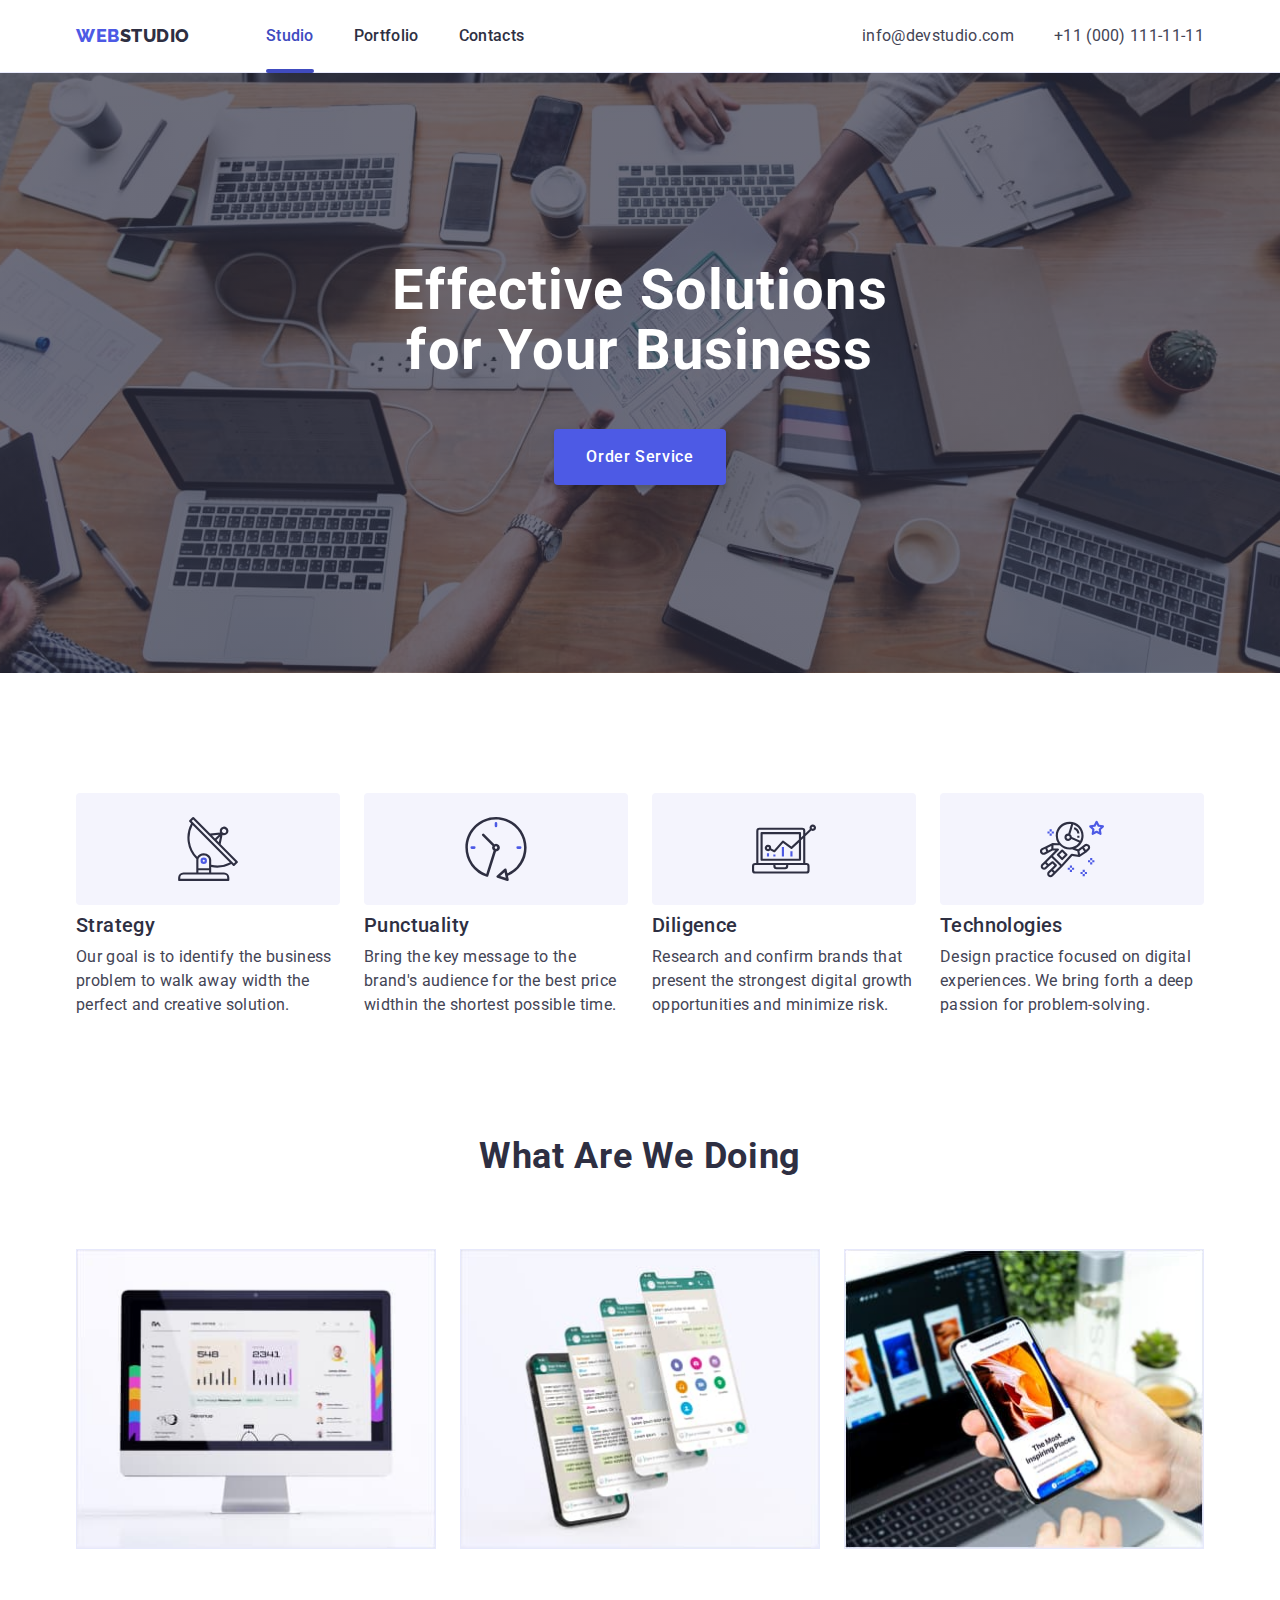
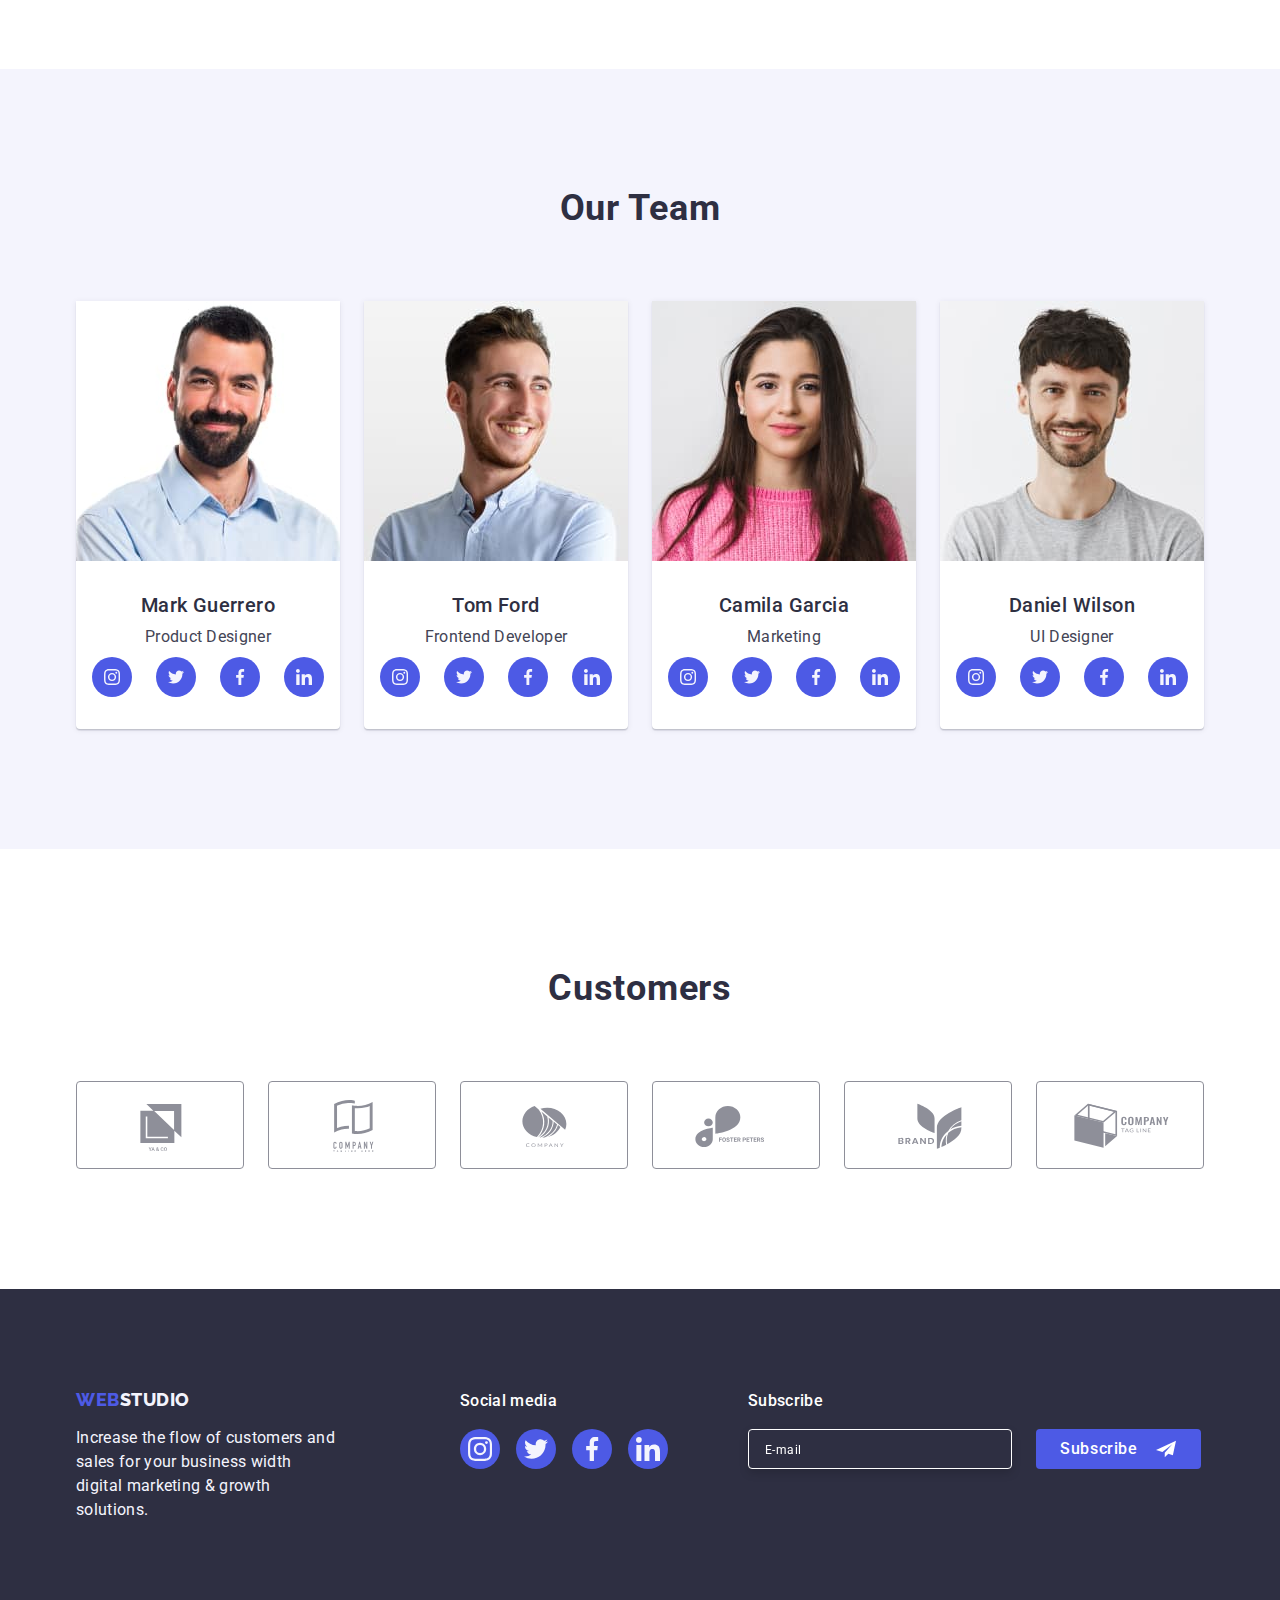
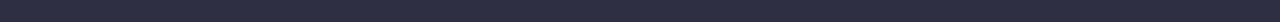
==== commit bcfe1d9b: "hw-06 (update 1.1.)" ====
--- a/index.html
+++ b/index.html
@@ -602,15 +602,13 @@
         <div class="subscribe-container">
           <p class="subscribe-subtitle">Subscribe</p>
           <form class="subscribe-form">
-            <input type="email" name="email" placeholder="E-mail" />
-            <div class="subscribe-item">
-              <button class="subscribe-button" type="submit">
+            <input type="email" name="email" placeholder="E-mail" aria-label="email"/>
+              <button class="subscribe-btn" type="submit">
                 Subscribe
                 <svg class="subscribe-svg" width="24" height="20">
                   <use href="./images/icons.svg#subscribe-telegram"></use>
                 </svg>
               </button>
-            </div>
           </form>
         </div>
       </div>
@@ -618,9 +616,6 @@
     <!-- Modal Window -->
     <div class="backdrop is-hidden" data-modal>
       <div class="modal">
-        <div>
-          <button class="btn-modal-send" type="submit">Send</button>
-        </div>
         <button class="modal-close-btn" type="button" data-modal-close>
           <svg class="modal-close-icon" width="8" height="8">
             <use href="./images/icons.svg#close-cross"></use>
@@ -630,54 +625,51 @@
         <!--Modal Window Send Form-->
         <p class="modal-title">Leave your contacts and we will call you back</p>
         <form>
-          <div class="modal-item">
+          <div class="modal-container">
             <label for="name">Name</label>
-            <div class="modal-input">
-              <input type="text" id="name" name="user-name" />
+            <div class="modal-input-container">
+              <input type="text" id="name" name="user_name" />
               <svg class="modal-svg" width="18" height="18">
                 <use href="./images/icons.svg#modal-icon-person"></use>
               </svg>
             </div>
           </div>
-          <div class="modal-item">
+          <div class="modal-container">
             <label for="tel">Phone</label>
-            <div class="modal-input">
-              <input type="tel" id="tel" name="user-phone" />
-              <svg class="modal-svg tel-mail" width="18" height="24">
+            <div class="modal-input-container">
+              <input type="tel" id="tel" name="user_phone" />
+              <svg class="modal-svg svg-anim" width="18" height="24">
                 <use href="./images/icons.svg#modal-icon-phone"></use>
               </svg>
             </div>
           </div>
-          <div class="modal-item">
-            <label for="mail">Email</label>
-            <div class="modal-input">
-              <input type="email" id="email" name="user-email" />
-              <svg class="modal-svg tel-email" width="18" height="24">
+          <div class="modal-container">
+            <label for="email">Email</label>
+            <div class="modal-input-container">
+              <input type="email" id="email" name="user_email" />
+              <svg class="modal-svg svg-anim" width="18" height="24">
                 <use href="./images/icons.svg#modal-icon-email"></use>
               </svg>
             </div>
           </div>
-          <div class="modal-item checkbox">
+          <div class="modal-container checkbox">
             <label for="text">Comment</label>
-            <textarea id="text" name="comment user" placeholder="Text input"></textarea>
+            <textarea id="text" name="user_comment" placeholder="Text input"></textarea>
           </div>
-          <div class="checkbox-container">
-            <label class="checkbox-label">
-              <input class="checkbox-input" type="checkbox" name="check" />
-              <span class="checkbox-icon"
-                ><svg class="checkbox-svg" width="10" height="8">
-                  <use href="./images/icons.svg#accept"></use>
+          <div class="modal-checkbox-container">
+            <label class="label-checkbox">
+              <input type="checkbox" name="check_mark" class="modal-input-checkbox" />
+              <span class="checkbox-icon">
+                <svg class="modal-checkbox-svg" width="10" height="8">
+                  <use href="./images/icons.svg#modal-icon-check"></use>
                 </svg>
               </span>
-              <span class="checkbox-text">I accept the terms and conditions of the</span>
-              <span class="checkbox-text-link">Privacy Policy</span>
+              <span class="modal-checkbox-text">I accept the terms and conditions of the</span>
+              <span class="modal-checkbox-link">Privacy Policy</span>
             </label>
           </div>
-          <div class="modal-btn-container">
-            <button class="modal-button" type="submit">Send</button>
-          </div>
+            <button class="modal-btn" type="submit">Send</button>
         </form>
-        <!--END-MODAL-SEND-FORM-->
       </div>
     </div>
     <script src="./js/modal.js"></script>
--- a/css/styles.css
+++ b/css/styles.css
@@ -280,7 +280,6 @@
   cursor: pointer;
   color: var(--white-bg);
   background-color: var(--primary-brand);
-
   transition-property: background-color;
   transition-duration: 250ms;
   transition-timing-function: cubic-bezier(0.4, 0, 0.2, 1);
@@ -305,7 +304,7 @@
 */
 
 .features-list-item {
-  width: calc((100%-72px) / 4);
+  width: calc((100% - 72px) / 4);
 }
 .icon-container {
   display: flex;
@@ -334,7 +333,7 @@
   padding-top: 0;
 }
 .list-overview-item {
-  width: calc((100%-48px) / 3);
+  width: calc((100% - 48px) / 3);
   border: 1px solid var(--color-cornflower);
 }
 
@@ -348,7 +347,7 @@
   background-color: var(--color-cloud);
 }
 .team-list-item {
-  width: calc((100%-72px) / 4);
+  width: calc((100% - 72px) / 4);
   box-shadow: var(--team-card-shadow);
   border-radius: 0px 0px 4px 4px;
   background-color: var(--white-bg);
@@ -400,7 +399,7 @@
   line-height: 1.1;
 }
 .customers-list-item {
-  width: calc((100%-24px * 5) / 6);
+  width: calc((100% - 24px * 5) / 6);
   height: 88px;
 }
 .customers-list-link {
@@ -517,50 +516,69 @@
   margin-left: 80px;
 }
 
-.subscribe-subtitle {
-  margin: 0;
-  font-weight: 500;
-  font-size: 16px;
-  line-height: 1.5;
-  letter-spacing: 0.02em;
-  color: var(--white-bg);
-}
-
-.subscribe-form {
-  display: flex;
-  flex-direction: row;
-  margin-top: 16px;
-  gap: 24px;
-}
-
-
-input[type='email'] {
-  padding: 8px 16px 8px 16px;
-  margin: 0;
+.subscribe-container input {
+  padding-top: 8px;
+  padding-right: 16px;
+  padding-bottom: 8px;
+  padding-left: 16px;
+
+  /* margin: 0; */
   width: 264px;
   height: 40px;
+
   border: 1px solid var(--white-bg);
   border-radius: 4px;
+
   color: var(--white-bg);
   background-color: var(--grey-bg);
   filter: drop-shadow(0px 4px 4px rgba(0, 0, 0, 0.15));
-}
-
-input[placeholder="E-mail"] {
+
+  outline: none;
+}
+
+.subscribe-container input::placeholder {
   align-items: center;
   font-family: var(--primary-font);
   font-weight: 400;
   font-size: 12px;
   line-height: 2;
   letter-spacing: 0.04em;
+  /* padding-top: 8px;
+  padding-right: 16px;
+  padding-bottom: 8px;
+  padding-left: 16px; */
+
+  /* margin: 0;
+  width: 264px;
+  height: 40px; */
+
+  /* border: 1px solid var(--white-bg);
+  border-radius: 4px; */
+
   color: var(--white-bg);
-}
-
-.subscribe-item {
-  position: relative;
-}
-
-.subscribe-button {
+  /* background-color: var(--grey-bg);
+  filter: drop-shadow(0px 4px 4px rgba(0, 0, 0, 0.15)); */
+}
+
+.subscribe-subtitle {
+  margin: 0;
+
+  font-weight: 500;
+  font-size: 16px;
+  line-height: 1.5;
+  letter-spacing: 0.02em;
+
+  color: var(--white-bg);
+}
+
+.subscribe-form {
+  display: flex;
+  flex-direction: row;
+  margin-top: 16px;
+  gap: 24px;
+}
+
+.subscribe-btn {
   /* text */
   font-family: var(--primary-font);
   font-weight: 500;
@@ -569,32 +587,41 @@
   letter-spacing: 0.04em;
   text-align: left;
   color: var(--white-bg);
+
   align-items: center;
- 
-
-  display: flex;
+  display: flex;
+
   min-width: 165px;
   height: 40px;
   gap: 16px;
+
   background: var(--primary-brand);
   border-radius: 4px;
   border: 0;
-  padding: 8px 0 8px 24px;
+  padding-top: 8px;
+  padding-right: 0px;
+  padding-bottom: 8px;
+  padding-left: 24px;
+
   cursor: pointer;
 
-  transition: background-color 250ms cubic-bezier(0.4, 0, 0.2, 1);
-}
-
-.subscribe-button:hover,
-.subscribe-button:focus,
-.subscribe-button:active {
+  transition-property: background-color;
+  transition-duration: 250ms;
+  transition-timing-function: cubic-bezier(0.4, 0, 0.2, 1);
+
+  border: none;
+}
+
+.subscribe-btn:hover,
+.subscribe-btn:focus,
+.subscribe-btn:active {
   background-color: var(--pressed-state);
+  /* border: none; */
 }
 
 .subscribe-svg {
   fill: var(--white-bg);
 }
-
 
 /**
   |============================
@@ -657,7 +684,7 @@
   row-gap: 48px;
 }
 .projects-list-item {
-  max-width: calc((100%-48px) / 3);
+  max-width: calc((100% - 48px) / 3);
 }
 
 .projects-list-item:hover {
@@ -733,12 +760,12 @@
   |============================
 */
 .backdrop {
-  background-color: rgba(46, 47, 66, 0.4);
   position: fixed;
   top: 0;
   left: 0;
   width: 100%;
   height: 100%;
+  background-color: rgba(46, 47, 66, 0.4);
   transition: opacity var(--anim-main), visibility var(--anim-main);
 }
 
@@ -752,9 +779,10 @@
   position: absolute;
   top: 50%;
   left: 50%;
+  padding: 72px 24px 24px 24px;
   transform: translateX(-50%) translateY(-50%);
   width: 408px;
-  min-height: 584px;
+  min-height: 576px;
   background-color: var(--dairy-bg);
   box-shadow: 0px 1px 1px rgba(0, 0, 0, 0.14), 0px 1px 3px rgba(0, 0, 0, 0.12),
     0px 2px 1px rgba(0, 0, 0, 0.2);
@@ -781,9 +809,9 @@
 
 .modal-close-btn:hover,
 .modal-close-btn:focus {
-  background-color: #404bbf;
+  background-color: var(--pressed-state);
   border: none;
-  fill: #ffffff;
+  fill: var(--white-bg);
 }
 
 .modal-close-icon {
@@ -798,7 +826,10 @@
 
 .modal-title {
   display: block;
-  margin: 0 0 16px 0;
+  margin-top: 0;
+  margin-right: 0;
+  margin-bottom: 16px;
+  margin-left: 0;
   text-align: center;
   font-family: var(--primary-font);
   font-weight: 500;
@@ -808,29 +839,36 @@
   color: var(--grey-bg);
 }
 
-.modal-item {
-  margin: 0 0 8px 0;
-}
-
-.modal-item.checkbox {
-  margin: 0 0 16px 0;
-}
-
-.modal-item label {
+.modal-container {
+  margin-top: 0;
+  margin-right: 0;
+  margin-bottom: 8px;
+  margin-left: 0;
+}
+
+.modal-input-container {
+  position: relative;
+}
+
+.modal-container.checkbox {
+  margin-top: 0;
+  margin-right: 0;
+  margin-bottom: 16px;
+  margin-left: 0;
+}
+
+.modal-container label {
   display: block;
-
   margin-bottom: 4px;
-
   font-family: var(--primary-font);
   font-weight: 400;
   font-size: 12px;
   line-height: 1.17;
   letter-spacing: 0.04em;
-
   color: var(--color-light-slate);
 }
 
-.modal-item input {
+.modal-container input {
   padding-left: 38px;
 
   width: 360px;
@@ -838,13 +876,6 @@
 
   border: 1px solid rgba(46, 47, 66, 0.4);
   border-radius: 4px;
-  outline: none;
-
-  transition: 250ms cubic-bezier(0.4, 0, 0.2, 1);
-}
-
-.modal-input {
-  position: relative;
 }
 
 .modal-svg {
@@ -854,47 +885,49 @@
   left: 16px;
 
   fill: var(--grey-bg);
-
-  transition: 250ms cubic-bezier(0.4, 0, 0.2, 1);
-}
-
-.modal-svg.tel-email {
+}
+
+.modal-svg.svg-anim {
   position: absolute;
 
   top: 8px;
   left: 16px;
 
   fill: var(--grey-bg);
-
-  transition: border 250ms cubic-bezier(0.4, 0, 0.2, 1);
-}
-
-.modal-item input:focus,
-.modal-item input:active {
+  transition-property: fill;
+  transition-duration: 250ms;
+  transition-timing-function: cubic-bezier(0.4, 0, 0.2, 1);
+}
+
+.modal-container input:focus,
+.modal-container input:active {
   border: 1px solid var(--primary-brand);
 }
 
-.modal-item input:focus + svg {
+.modal-container input:focus + svg {
   fill: var(--primary-brand);
 }
 
-.modal-item textarea {
+.modal-container textarea {
   display: block;
-
-  padding: 16px 8px 16px 8px;
+  padding-top: 16px;
+  padding-right: 8px;
+  padding-bottom: 16px;
+  padding-left: 8px;
 
   width: 360px;
   height: 120px;
 
   border: 1px solid rgba(46, 47, 66, 0.4);
   border-radius: 4px;
-
-  transition: border 250ms cubic-bezier(0.4, 0, 0.2, 1);
+  transition-property: border;
+  transition-duration: 250ms;
+  transition-timing-function: cubic-bezier(0.4, 0, 0.2, 1);
 
   resize: none;
 }
 
-.modal-item textarea::placeholder {
+.modal-container textarea::placeholder {
   font-family: var(--primary-font);
   font-weight: 400;
   font-size: 12px;
@@ -904,13 +937,12 @@
   color: rgba(46, 47, 66, 0.4);
 }
 
-.modal-item textarea:focus,
-.modal-item textarea:active {
+.modal-container textarea:focus,
+.modal-container textarea:active {
   border: 1px solid var(--primary-brand);
-  outline: none;
-}
-
-.checkbox-label {
+}
+
+.label-checkbox {
   display: flex;
   flex-direction: row;
   align-items: center;
@@ -927,23 +959,23 @@
   border-radius: 2px;
 
   fill: var(--color-cloud);
-
-  transition: background-color 250ms cubic-bezier(0.4, 0, 0.2, 1);
-}
-
-.checkbox-input:checked + .checkbox-icon {
+  transition-property: background-color;
+  transition-duration: 250ms;
+  transition-timing-function: cubic-bezier(0.4, 0, 0.2, 1);
+}
+
+.modal-input-checkbox:checked + .checkbox-icon {
   background-color: var(--pressed-state);
 }
 
-.checkbox-svg {
+.modal-checkbox-svg {
   position: absolute;
   top: 50%;
   left: 50%;
-
-  transform: translate(-50%, -50%);
-}
-
-.checkbox-text {
+  transform: translateX(-50%) translateY(-50%);
+}
+
+.modal-checkbox-text {
   margin-left: 8px;
 
   font-family: var(--primary-font);
@@ -968,51 +1000,47 @@
   overflow: hidden;
 }
 
-.checkbox-text-link {
+.modal-checkbox-link {
   margin-left: 2px;
-
-  font-family: var(--primary-brand);
+  font-family: var(--primary-font);
   font-weight: 400;
   font-size: 12px;
   line-height: 1.17;
   letter-spacing: 0.04em;
-
   color: var(--primary-brand);
   text-decoration: underline;
 }
 
-.modal-button {
-  width: 100%;
+/* Button */
+
+.modal-btn {
+  display: block;
+
+  margin-top: 24px;
+  margin-left: auto;
+  margin-right: auto;
+
+  min-width: 169px;
+  /* width: 100%; */
   height: 56px;
 
   background-color: var(--primary-brand);
   box-shadow: 0px 4px 4px rgba(0, 0, 0, 0.15);
   border-radius: 4px;
 
-  color: var(--white-color);
-
+  color: var(--white-bg);
+  cursor: pointer;
+
+  transition-property: background-color;
+  transition-duration: 250ms;
+  transition-timing-function: cubic-bezier(0.4, 0, 0.2, 1);
   border: none;
-  cursor: pointer;
-
-  transition: background-color 250ms cubic-bezier(0.4, 0, 0.2, 1);
-}
-
-.modal-button:hover,
-.modal-button:focus {
+}
+
+.modal-btn:hover,
+.modal-btn:focus {
   background-color: var(--pressed-state);
 }
-
-.modal-btn-container {
-  display: block;
-
-  margin-top: 24px;
-  margin-left: auto;
-  margin-right: auto;
-
-  width: 169px;
-}
-
-
 
 /**
     |!!!==PRACTICE ZONE==!!!
